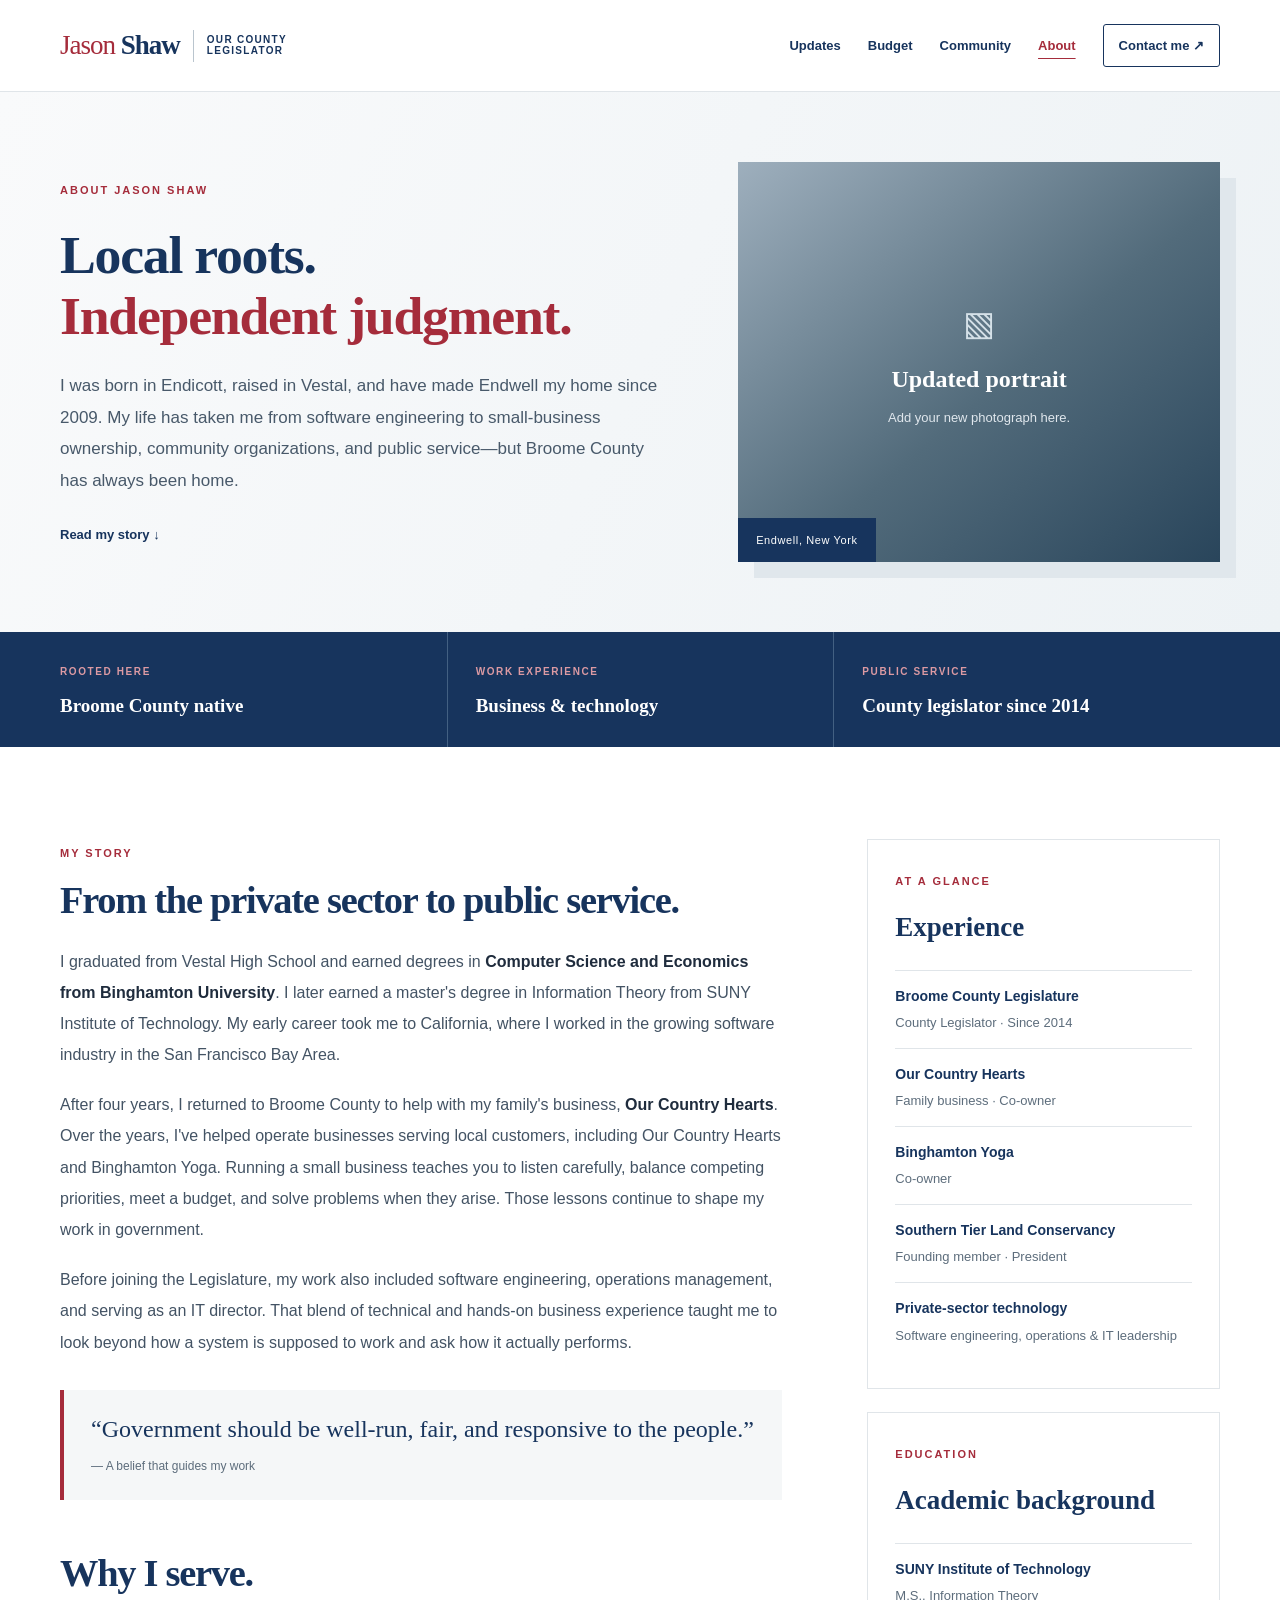
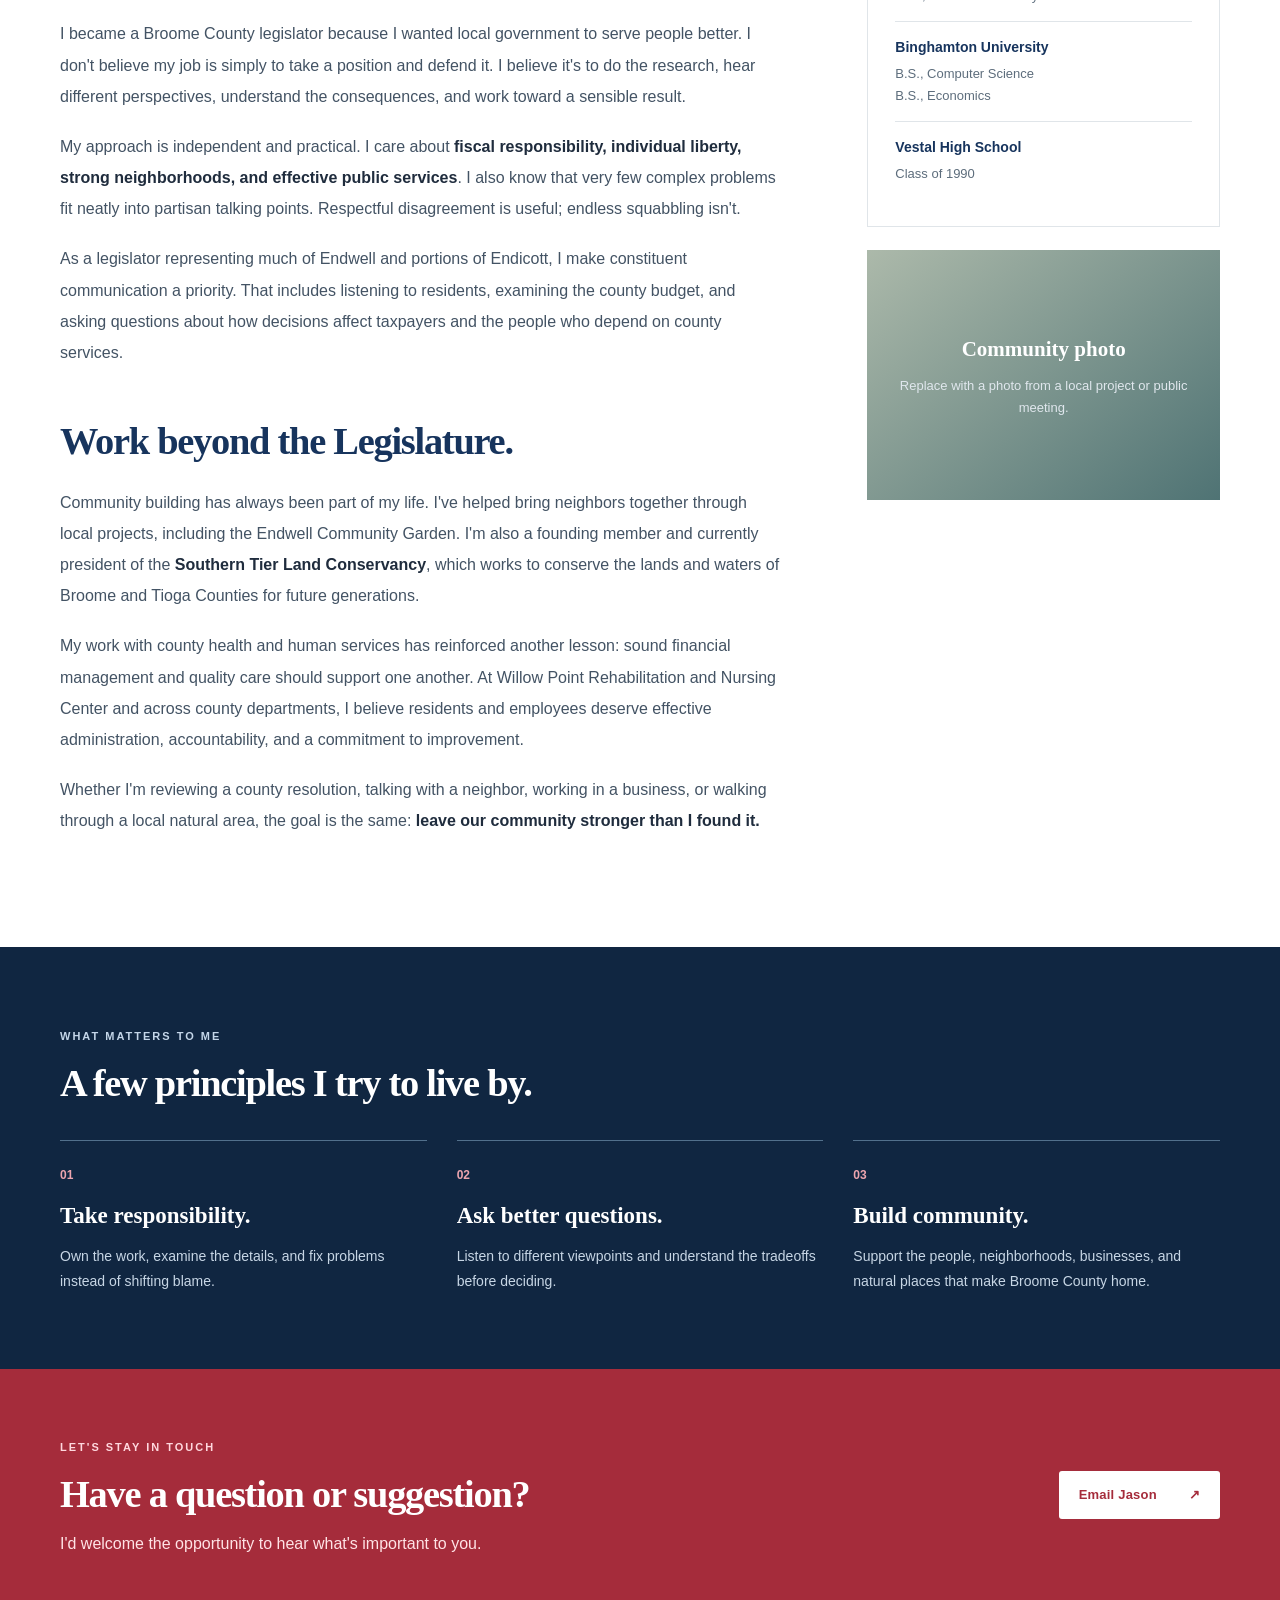
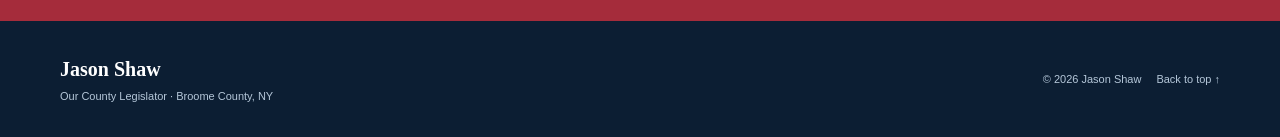
==== about.html @ 741fb682 "Added About.html" ====
<!doctype html>
<html lang="en">
<head>
  <meta charset="utf-8">
  <meta name="viewport" content="width=device-width, initial-scale=1">
  <meta name="description" content="Meet Jason Shaw: Broome County legislator, Endwell resident, small-business owner, and community conservation leader.">
  <meta name="theme-color" content="#17345d">
  <title>About Jason Shaw | Our County Legislator</title>
  <link rel="stylesheet" href="style.css">
  <script src="script.js" defer></script>
</head>
<body>
  <a class="skip-link" href="#main">Skip to content</a>
  <header class="site-header" id="top">
    <div class="container header-inner">
      <a class="brand" href="index.html" aria-label="Our County Legislator, home">
        <span class="brand-name">Jason <strong>Shaw</strong></span><span class="brand-divider" aria-hidden="true"></span><span class="brand-label">OUR COUNTY<br>LEGISLATOR</span>
      </a>
      <button class="menu-toggle" type="button" aria-controls="primary-navigation" aria-expanded="false" aria-label="Open navigation"><span></span><span></span><span></span></button>
      <nav class="primary-navigation" id="primary-navigation" aria-label="Main navigation">
        <a href="index.html#updates">Updates</a><a href="index.html#budget">Budget</a><a href="index.html#community">Community</a><a href="about.html" aria-current="page">About</a><a class="nav-contact" href="index.html#contact">Contact me <span aria-hidden="true">↗</span></a>
      </nav>
    </div>
  </header>
  <main id="main">
    <section class="bio-hero">
      <div class="container bio-hero-grid">
        <div>
          <span class="eyebrow eyebrow-dark">ABOUT JASON SHAW</span>
          <h1>Local roots.<br><em>Independent judgment.</em></h1>
          <p class="bio-lead">I was born in Endicott, raised in Vestal, and have made Endwell my home since 2009. My life has taken me from software engineering to small-business ownership, community organizations, and public service—but Broome County has always been home.</p>
          <a class="text-link" href="#my-story">Read my story <span aria-hidden="true">↓</span></a>
        </div>
        <div class="bio-hero-photo" role="img" aria-label="Placeholder for an updated portrait of Jason Shaw"><div class="photo-placeholder"><span class="photo-placeholder-icon" aria-hidden="true">▧</span><strong>Updated portrait</strong><span>Add your new photograph here.</span></div><span class="photo-tag">Endwell, New York</span></div>
      </div>
    </section>
    <section class="bio-intro-strip" aria-label="Background at a glance"><div class="container bio-facts"><div><span class="mini-label">ROOTED HERE</span><strong>Broome County native</strong></div><div><span class="mini-label">WORK EXPERIENCE</span><strong>Business &amp; technology</strong></div><div><span class="mini-label">PUBLIC SERVICE</span><strong>County legislator since 2014</strong></div></div></section>
    <section class="section" id="my-story"><div class="container bio-layout">
      <div class="bio-main">
        <span class="eyebrow eyebrow-dark">MY STORY</span><h2>From the private sector to public service.</h2>
        <p>I graduated from Vestal High School and earned degrees in <strong>Computer Science and Economics from Binghamton University</strong>. I later earned a master's degree in Information Theory from SUNY Institute of Technology. My early career took me to California, where I worked in the growing software industry in the San Francisco Bay Area.</p>
        <p>After four years, I returned to Broome County to help with my family's business, <strong>Our Country Hearts</strong>. Over the years, I've helped operate businesses serving local customers, including Our Country Hearts and Binghamton Yoga. Running a small business teaches you to listen carefully, balance competing priorities, meet a budget, and solve problems when they arise. Those lessons continue to shape my work in government.</p>
        <p>Before joining the Legislature, my work also included software engineering, operations management, and serving as an IT director. That blend of technical and hands-on business experience taught me to look beyond how a system is supposed to work and ask how it actually performs.</p>
        <div class="bio-quote"><p>“Government should be well-run, fair, and responsive to the people.”</p><span>— A belief that guides my work</span></div>
        <h2>Why I serve.</h2>
        <p>I became a Broome County legislator because I wanted local government to serve people better. I don't believe my job is simply to take a position and defend it. I believe it's to do the research, hear different perspectives, understand the consequences, and work toward a sensible result.</p>
        <p>My approach is independent and practical. I care about <strong>fiscal responsibility, individual liberty, strong neighborhoods, and effective public services</strong>. I also know that very few complex problems fit neatly into partisan talking points. Respectful disagreement is useful; endless squabbling isn't.</p>
        <p>As a legislator representing much of Endwell and portions of Endicott, I make constituent communication a priority. That includes listening to residents, examining the county budget, and asking questions about how decisions affect taxpayers and the people who depend on county services.</p>
        <h2>Work beyond the Legislature.</h2>
        <p>Community building has always been part of my life. I've helped bring neighbors together through local projects, including the Endwell Community Garden. I'm also a founding member and currently president of the <strong>Southern Tier Land Conservancy</strong>, which works to conserve the lands and waters of Broome and Tioga Counties for future generations.</p>
        <p>My work with county health and human services has reinforced another lesson: sound financial management and quality care should support one another. At Willow Point Rehabilitation and Nursing Center and across county departments, I believe residents and employees deserve effective administration, accountability, and a commitment to improvement.</p>
        <p>Whether I'm reviewing a county resolution, talking with a neighbor, working in a business, or walking through a local natural area, the goal is the same: <strong>leave our community stronger than I found it.</strong></p>
      </div>
      <aside class="bio-sidebar" aria-label="Experience and education">
        <div class="bio-side-card"><span class="eyebrow eyebrow-dark">AT A GLANCE</span><h3>Experience</h3>
          <dl class="bio-list"><div><dt>Broome County Legislature</dt><dd>County Legislator · Since 2014</dd></div><div><dt>Our Country Hearts</dt><dd>Family business · Co-owner</dd></div><div><dt>Binghamton Yoga</dt><dd>Co-owner</dd></div><div><dt>Southern Tier Land Conservancy</dt><dd>Founding member · President</dd></div><div><dt>Private-sector technology</dt><dd>Software engineering, operations &amp; IT leadership</dd></div></dl>
        </div>
        <div class="bio-side-card"><span class="eyebrow eyebrow-dark">EDUCATION</span><h3>Academic background</h3><dl class="bio-list"><div><dt>SUNY Institute of Technology</dt><dd>M.S., Information Theory</dd></div><div><dt>Binghamton University</dt><dd>B.S., Computer Science<br>B.S., Economics</dd></div><div><dt>Vestal High School</dt><dd>Class of 1990</dd></div></dl></div>
        <div class="bio-side-photo"><div class="photo-placeholder"><strong>Community photo</strong><span>Replace with a photo from a local project or public meeting.</span></div></div>
      </aside>
    </div></section>
    <section class="bio-principles"><div class="container"><span class="eyebrow">WHAT MATTERS TO ME</span><h2>A few principles I try to live by.</h2><div class="bio-principles-grid"><div><span>01</span><h3>Take responsibility.</h3><p>Own the work, examine the details, and fix problems instead of shifting blame.</p></div><div><span>02</span><h3>Ask better questions.</h3><p>Listen to different viewpoints and understand the tradeoffs before deciding.</p></div><div><span>03</span><h3>Build community.</h3><p>Support the people, neighborhoods, businesses, and natural places that make Broome County home.</p></div></div></div></section>
    <section class="contact-section" id="contact"><div class="container contact-inner"><div><span class="eyebrow">LET'S STAY IN TOUCH</span><h2>Have a question or suggestion?</h2><p>I'd welcome the opportunity to hear what's important to you.</p></div><a class="button button-light" href="mailto:OurCountyLegislator@gmail.com?subject=Message%20from%20OurCountyLegislator.com">Email Jason <span aria-hidden="true">↗</span></a></div></section>
  </main>
  <footer class="site-footer"><div class="container footer-inner"><div><strong>Jason Shaw</strong><span>Our County Legislator · Broome County, NY</span></div><div><span>© <span id="current-year">2026</span> Jason Shaw</span><a href="#top">Back to top ↑</a></div></div></footer>
</body>
</html>
---- style.css ----
:root{--navy:#17345d;--navy-deep:#102641;--ink:#1f2c3d;--red:#a52c3b;--red-dark:#882231;--muted:#5d6d7c;--line:#e0e5e9;--offwhite:#f5f7f8;--white:#fff;--max:1160px}
*{box-sizing:border-box}html{scroll-behavior:smooth;scroll-padding-top:100px}body{margin:0;background:var(--white);color:var(--ink);font-family:Arial,Helvetica,sans-serif;line-height:1.65;-webkit-font-smoothing:antialiased}a{color:inherit}button{font:inherit}.container{width:min(var(--max),calc(100% - 52px));margin-inline:auto}.skip-link{position:absolute;left:16px;top:-80px;background:var(--white);z-index:20;padding:12px}.skip-link:focus{top:12px}a:focus-visible,button:focus-visible{outline:3px solid #e5a14b;outline-offset:4px}.site-header{background:#fff;position:sticky;top:0;z-index:10;border-bottom:1px solid var(--line)}.header-inner{min-height:91px;display:flex;align-items:center;justify-content:space-between;gap:25px}.brand{display:inline-flex;align-items:center;text-decoration:none;gap:13px;line-height:1.02;white-space:nowrap}.brand-name{font-family:Georgia,'Times New Roman',serif;font-size:27px;color:var(--red);letter-spacing:-1px}.brand-name strong{color:var(--navy);font-weight:700}.brand-divider{height:32px;width:1px;background:#bac5ce}.brand-label{color:var(--navy);font-size:10px;font-weight:800;letter-spacing:1.3px}.primary-navigation{display:flex;align-items:center;gap:27px}.primary-navigation a{text-decoration:none;font-size:13px;font-weight:700;color:var(--navy)}.primary-navigation a:hover,.inline-link:hover,.text-link:hover{color:var(--red)}.primary-navigation .nav-contact{border:1px solid var(--navy);border-radius:3px;padding:10px 15px}.primary-navigation .nav-contact:hover{background:var(--navy);color:#fff}.menu-toggle{display:none}
.hero{background:linear-gradient(115deg,#f9fafb 0%,#f0f4f6 100%);overflow:hidden}.hero-grid{display:grid;grid-template-columns:1.02fr .98fr;gap:64px;align-items:center;padding-block:72px}.hero-copy{padding-block:18px}.eyebrow{color:#c4d6e9;font-size:11px;font-weight:800;letter-spacing:2px;display:inline-flex;align-items:center;gap:11px}.eyebrow-dark{color:var(--red)}.eyebrow-line{width:28px;height:2px;background:var(--red)}.hero .eyebrow{color:var(--navy)}h1,h2,h3,p{margin-top:0}h1,h2{font-family:Georgia,'Times New Roman',serif;letter-spacing:-1.25px;line-height:1.13}h1{font-size:clamp(42px,4.35vw,67px);color:var(--navy);margin:22px 0 24px}h1 em{color:var(--red);font-style:normal}.hero-copy>p{font-size:17px;color:#48596a;line-height:1.8;max-width:550px}.hero-actions{display:flex;align-items:center;gap:27px;flex-wrap:wrap;margin-top:30px}.button{display:inline-flex;justify-content:space-between;align-items:center;gap:32px;text-decoration:none;padding:13px 20px;font-size:13px;font-weight:800;letter-spacing:.2px;border-radius:3px;transition:background .2s,color .2s}.button-red{background:var(--red);color:#fff}.button-red:hover{background:var(--red-dark)}.text-link{text-decoration:none;color:var(--navy);font-size:13px;font-weight:800}.hero-photo{height:445px;position:relative;min-width:0;background:linear-gradient(135deg,#9eafbd 0%,#556e7b 48%,#314d61 100%);border-radius:3px;box-shadow:18px 18px 0 #e0e7ec}.photo-placeholder{height:100%;display:flex;align-items:center;justify-content:center;flex-direction:column;color:#fff;text-align:center;padding:20px;gap:8px}.photo-placeholder-icon{font-size:34px;color:#d5e1e8}.photo-placeholder strong{font-family:Georgia,serif;font-size:24px}.photo-placeholder span:last-child{color:#e0e7ed;font-size:13px}.photo-tag{position:absolute;bottom:0;left:0;background:var(--navy);color:#fff;font-size:11px;letter-spacing:.6px;padding:13px 18px}
.quick-intro{background:var(--navy)}.quick-intro-grid{display:grid;grid-template-columns:repeat(3,1fr)}.quick-intro-grid>div{padding:29px 30px 29px 0}.quick-intro-grid>div+div{border-left:1px solid #436082;padding-left:36px}.quick-intro-grid strong{display:block;color:#fff;font-family:Georgia,serif;font-size:19px;margin-top:7px}.quick-intro-grid p{font-size:12px;color:#b9cbe0;margin:5px 0 0}.mini-label{font-size:10px;letter-spacing:1.6px;color:#dc9aa3;font-weight:800}
.section{padding:92px 0}.section-heading{display:flex;justify-content:space-between;align-items:end;gap:35px;margin-bottom:32px}.section-heading h2{font-size:clamp(33px,3.2vw,47px);color:var(--navy);margin:11px 0 0}.section-note{font-size:12px;color:var(--muted);padding-bottom:6px}.updates-grid{display:grid;grid-template-columns:1.06fr .94fr;gap:35px}.feature-story{background:var(--offwhite)}.story-art{min-height:265px;background:linear-gradient(135deg,#1f436f,#102641);color:#fff;display:flex;align-items:center;justify-content:space-between;padding:35px 45px}.story-art>span:first-child{font-family:Georgia,serif;font-size:34px;line-height:1.15;letter-spacing:-.5px}.story-art-mark{font-size:42px;color:#dd8d98;align-self:flex-start}.story-body{padding:30px 35px 34px}.content-type{display:block;color:var(--red);font-size:10px;font-weight:800;letter-spacing:1.4px;margin-bottom:9px}.story-body h3{font-family:Georgia,serif;font-size:27px;line-height:1.2;color:var(--navy);margin-bottom:12px}.story-body p,.small-story p,.project-copy p{color:var(--muted);font-size:14px;line-height:1.75}.muted-link{font-size:12px;font-weight:700;color:#6e7d8c}.side-stories{display:flex;flex-direction:column}.small-story{display:grid;grid-template-columns:45px 1fr;gap:18px;padding:8px 0 23px;border-bottom:1px solid var(--line)}.small-story+.small-story{padding-top:24px}.article-number{font-family:Georgia,serif;color:#c2ccd5;font-size:29px;line-height:1}.small-story h3{color:var(--navy);font-family:Georgia,serif;font-size:22px;line-height:1.3;margin-bottom:8px}.small-story p{margin-bottom:8px}.inline-link{font-size:12px;font-weight:800;text-decoration:none;color:var(--navy)}
.statement{background:var(--navy-deep);padding:75px 0;color:#fff}.statement-inner{max-width:820px;text-align:center}.statement h2{font-size:clamp(32px,3.3vw,49px);margin:20px 0}.statement p{font-size:16px;line-height:1.85;color:#cbdaea;margin-bottom:0}.community-section{background:#fbfcfd}.heading-description{max-width:360px;color:var(--muted);font-size:13px;margin-bottom:0}.projects-grid{display:grid;grid-template-columns:repeat(3,1fr);gap:23px}.project-card{background:#fff;border:1px solid var(--line)}.project-visual{height:178px;display:flex;justify-content:flex-end;align-items:flex-start;padding:20px;color:#fff;font-family:Georgia,serif;font-size:30px}.project-visual-one{background:linear-gradient(140deg,#afc4ab,#527c5c)}.project-visual-two{background:linear-gradient(140deg,#a6b6ae,#466e78)}.project-visual-three{background:linear-gradient(140deg,#a8b9c5,#516881)}.project-visual span{opacity:.75}.project-copy{padding:27px 25px}.project-copy h3{font-family:Georgia,serif;color:var(--navy);font-size:23px;line-height:1.25;margin-bottom:10px}.project-copy p{margin-bottom:0}
.about-section{padding:90px 0}.about-grid{display:grid;grid-template-columns:.82fr 1.18fr;align-items:center;gap:75px}.about-photo{height:405px;background:linear-gradient(125deg,#c7d0d7,#71869a);display:flex;justify-content:center;align-items:center;text-align:center;color:#fff;font-size:22px;font-family:Georgia,serif;letter-spacing:3px;line-height:1.5}.about-copy h2{font-size:clamp(32px,3vw,47px);color:var(--navy);margin:16px 0 21px}.about-copy p{font-size:15px;color:var(--muted);line-height:1.9}.button-outline{border:1px solid var(--navy);color:var(--navy);margin-top:13px}.button-outline:hover{background:var(--navy);color:#fff}.contact-section{background:var(--red);color:#fff;padding:64px 0}.contact-inner{display:flex;justify-content:space-between;align-items:center;gap:35px}.contact-section .eyebrow{color:#ffd8de}.contact-section h2{font-size:clamp(32px,3vw,44px);margin:14px 0}.contact-section p{max-width:650px;color:#ffe3e6;margin-bottom:0}.button-light{background:#fff;color:var(--red);white-space:nowrap}.button-light:hover{background:#f0e8e9}.site-footer{background:#0c1e33;color:#d5e2ef;padding:32px 0}.footer-inner,.footer-inner>div{display:flex;justify-content:space-between;align-items:center;gap:15px}.footer-inner>div:first-child{flex-direction:column;align-items:flex-start;gap:1px}.footer-inner strong{color:#fff;font-family:Georgia,serif;font-size:20px}.footer-inner span,.footer-inner a{font-size:11px;color:#b5c7d9}.footer-inner a{text-decoration:none}
@media(max-width:900px){.header-inner{min-height:75px}.menu-toggle{display:flex;width:42px;height:42px;border:1px solid var(--line);background:#fff;align-items:center;justify-content:center;flex-direction:column;gap:5px;cursor:pointer}.menu-toggle span{width:19px;height:2px;background:var(--navy)}.primary-navigation{display:none;position:absolute;left:0;right:0;top:100%;background:#fff;box-shadow:0 12px 18px #122c4820;padding:13px 26px 23px;align-items:stretch;flex-direction:column;gap:0}.primary-navigation.is-open{display:flex}.primary-navigation a{padding:12px;border-bottom:1px solid var(--line)}.primary-navigation .nav-contact{margin-top:10px;text-align:center}.hero-grid{gap:35px;grid-template-columns:1fr 1fr}.hero-photo{height:350px}.updates-grid{gap:24px}.about-grid{gap:35px}}
@media(max-width:650px){.container{width:min(var(--max),calc(100% - 36px))}.brand-name{font-size:23px}.brand-label{font-size:9px}.hero-grid{grid-template-columns:1fr;padding-block:48px;gap:34px}.hero-photo{height:310px;box-shadow:10px 10px 0 #e0e7ec}.hero-copy{padding:0}.hero-copy>p{font-size:15px}.quick-intro-grid,.updates-grid,.projects-grid,.about-grid{grid-template-columns:1fr}.quick-intro-grid>div{padding:18px 0}.quick-intro-grid>div+div{border-left:0;border-top:1px solid #436082;padding-left:0}.section{padding:64px 0}.section-heading{display:block}.section-note{display:block;margin-top:10px}.heading-description{margin-top:16px}.story-art{min-height:215px}.story-art>span:first-child{font-size:27px}.story-body{padding:25px}.small-story{grid-template-columns:36px 1fr}.statement{padding:60px 0}.project-visual{height:150px}.about-section{padding:65px 0}.about-photo{height:310px}.contact-inner,.footer-inner{flex-direction:column;align-items:flex-start}.contact-inner .button{align-self:flex-start}.footer-inner>div:last-child{flex-wrap:wrap}}
@media(prefers-reduced-motion:reduce){html{scroll-behavior:auto}*{transition:none!important}}

/* About page — uses the shared Modern Civic visual language */
.bio-hero{background:linear-gradient(115deg,#f9fafb,#edf2f5)}
.bio-hero-grid{display:grid;grid-template-columns:1.12fr .88fr;gap:65px;align-items:center;padding-block:70px}
.bio-hero h1{font-size:clamp(43px,4.2vw,64px)}.bio-hero h1 em{color:var(--red);font-style:normal}
.bio-lead{font-size:17px;line-height:1.85;color:#48596a;max-width:650px;margin-bottom:25px}
.bio-hero-photo{height:400px;background:linear-gradient(140deg,#9eafbd,#526b7b 55%,#29455b);position:relative;box-shadow:16px 16px 0 #e0e7ec}
.bio-intro-strip{background:var(--navy)}.bio-facts{display:grid;grid-template-columns:repeat(3,1fr)}.bio-facts>div{padding:25px 24px 25px 0}.bio-facts>div+div{padding-left:28px;border-left:1px solid #436082}.bio-facts strong{display:block;color:#fff;font-family:Georgia,serif;font-size:19px;margin-top:7px}
.bio-layout{display:grid;grid-template-columns:minmax(0,1.7fr) minmax(280px,0.83fr);align-items:start;gap:85px}.bio-main h2{font-size:clamp(30px,3vw,42px);color:var(--navy);margin:14px 0 23px}.bio-main h2:not(:first-of-type){margin-top:52px}.bio-main p{font-size:16px;line-height:1.95;color:#435364;margin-bottom:19px}.bio-main strong{color:var(--ink)}
.bio-quote{border-left:4px solid var(--red);background:var(--offwhite);padding:22px 27px;margin:32px 0}.bio-quote p{font-family:Georgia,serif;color:var(--navy);font-size:24px;line-height:1.45;margin:0 0 5px}.bio-quote span{font-size:12px;color:var(--muted)}
.bio-sidebar{display:flex;flex-direction:column;gap:23px}.bio-side-card{border:1px solid var(--line);padding:27px;background:#fff}.bio-side-card h3{font-family:Georgia,serif;color:var(--navy);font-size:27px;margin:12px 0 20px}.bio-list{margin:0}.bio-list>div{padding:14px 0;border-top:1px solid var(--line)}.bio-list dt{font-weight:800;color:var(--navy);font-size:14px}.bio-list dd{margin:4px 0 0;font-size:13px;line-height:1.7;color:var(--muted)}.bio-side-photo{height:250px;background:linear-gradient(140deg,#acb9aa,#4f7374)}.bio-side-photo .photo-placeholder{padding:30px}.bio-side-photo .photo-placeholder strong{font-size:21px}
.bio-principles{background:var(--navy-deep);padding:75px 0;color:#fff}.bio-principles h2{font-size:clamp(31px,3vw,45px);margin:13px 0 35px}.bio-principles-grid{display:grid;grid-template-columns:repeat(3,1fr);gap:30px}.bio-principles-grid>div{border-top:1px solid #52708c;padding-top:20px}.bio-principles-grid span{font-size:12px;color:#eda5af;font-weight:800}.bio-principles-grid h3{font-family:Georgia,serif;font-size:23px;margin:9px 0}.bio-principles-grid p{color:#c7d6e5;font-size:14px;line-height:1.8;margin:0}
.primary-navigation a[aria-current="page"]{color:var(--red);text-decoration:underline;text-underline-offset:8px}
@media(max-width:900px){.bio-hero-grid{gap:35px;grid-template-columns:1fr 1fr}.bio-hero-photo{height:330px}.bio-layout{gap:35px}}
@media(max-width:650px){.bio-hero-grid,.bio-layout,.bio-principles-grid,.bio-facts{grid-template-columns:1fr}.bio-hero-grid{padding-block:47px}.bio-hero-photo{height:300px;box-shadow:10px 10px 0 #e0e7ec}.bio-facts>div{padding:15px 0}.bio-facts>div+div{padding-left:0;border-left:none;border-top:1px solid #436082}.bio-layout{gap:45px}.bio-main p{font-size:15px}.bio-principles{padding:55px 0}}
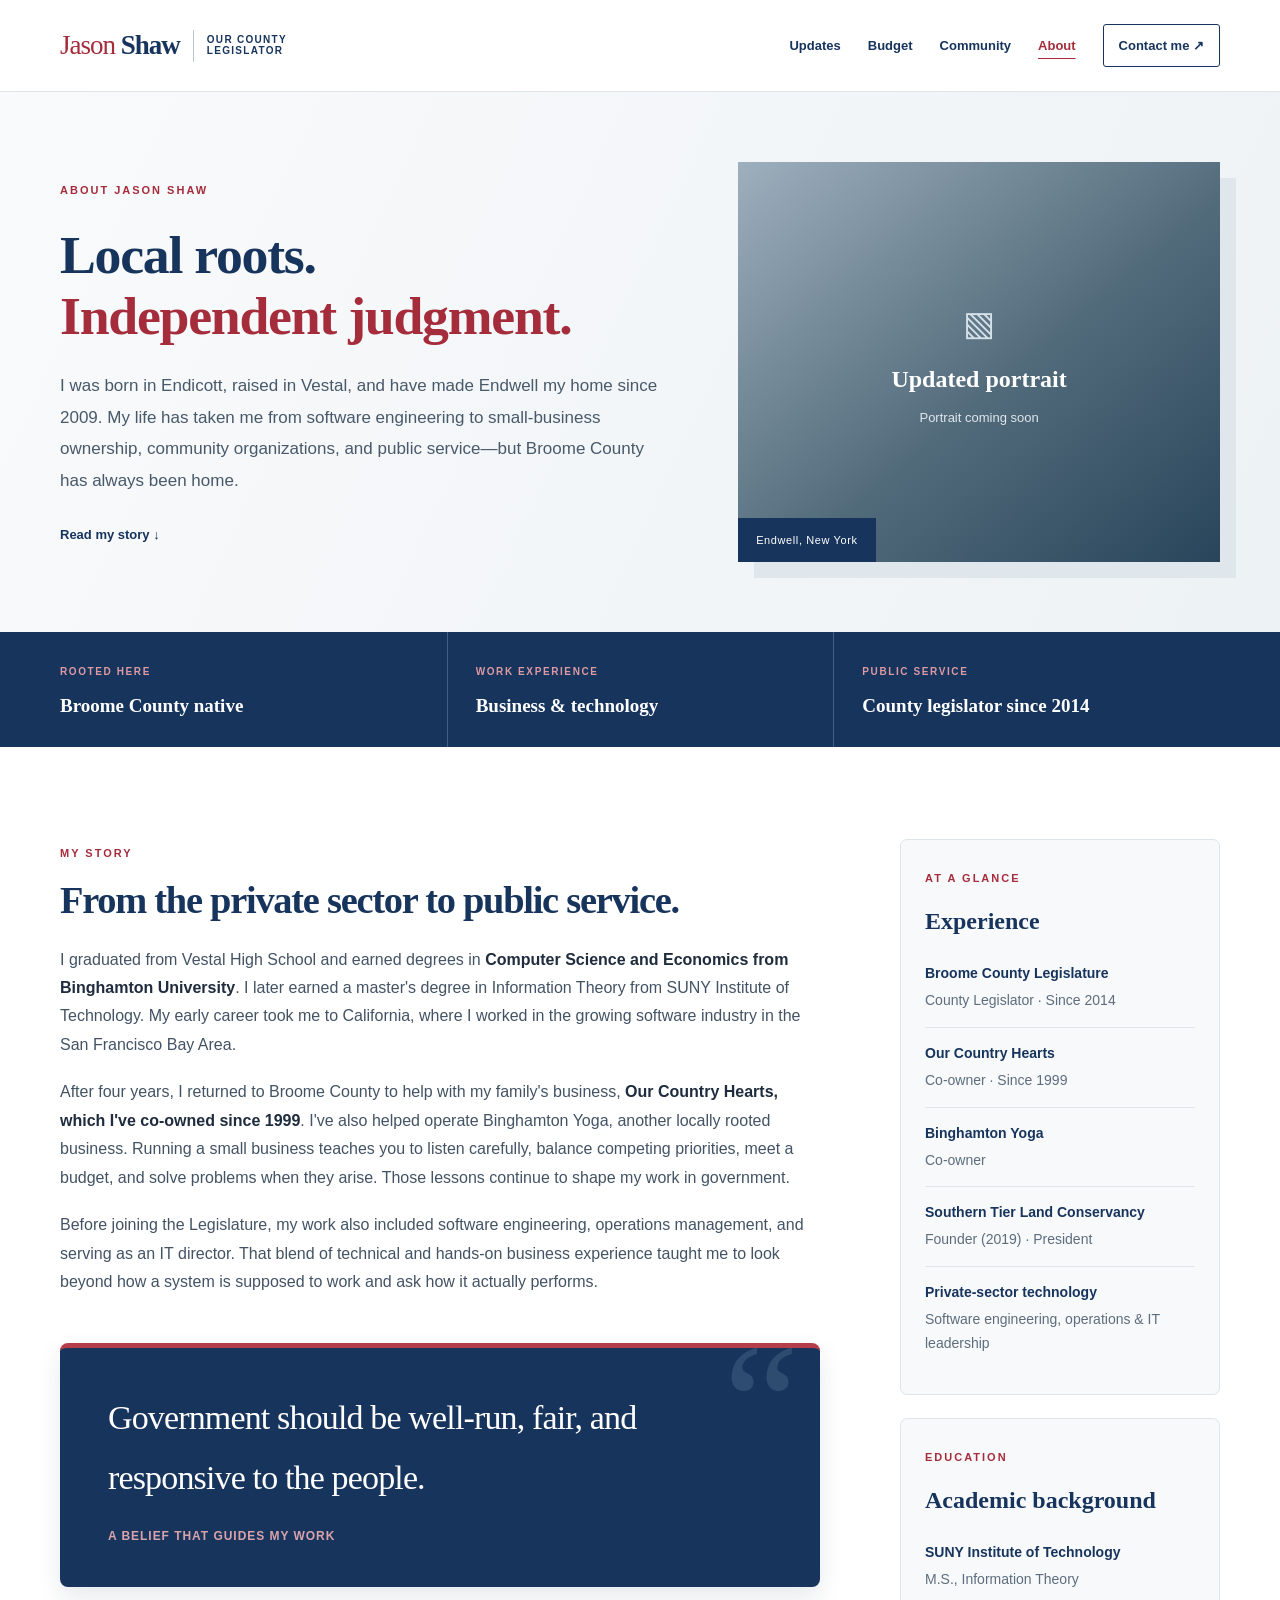
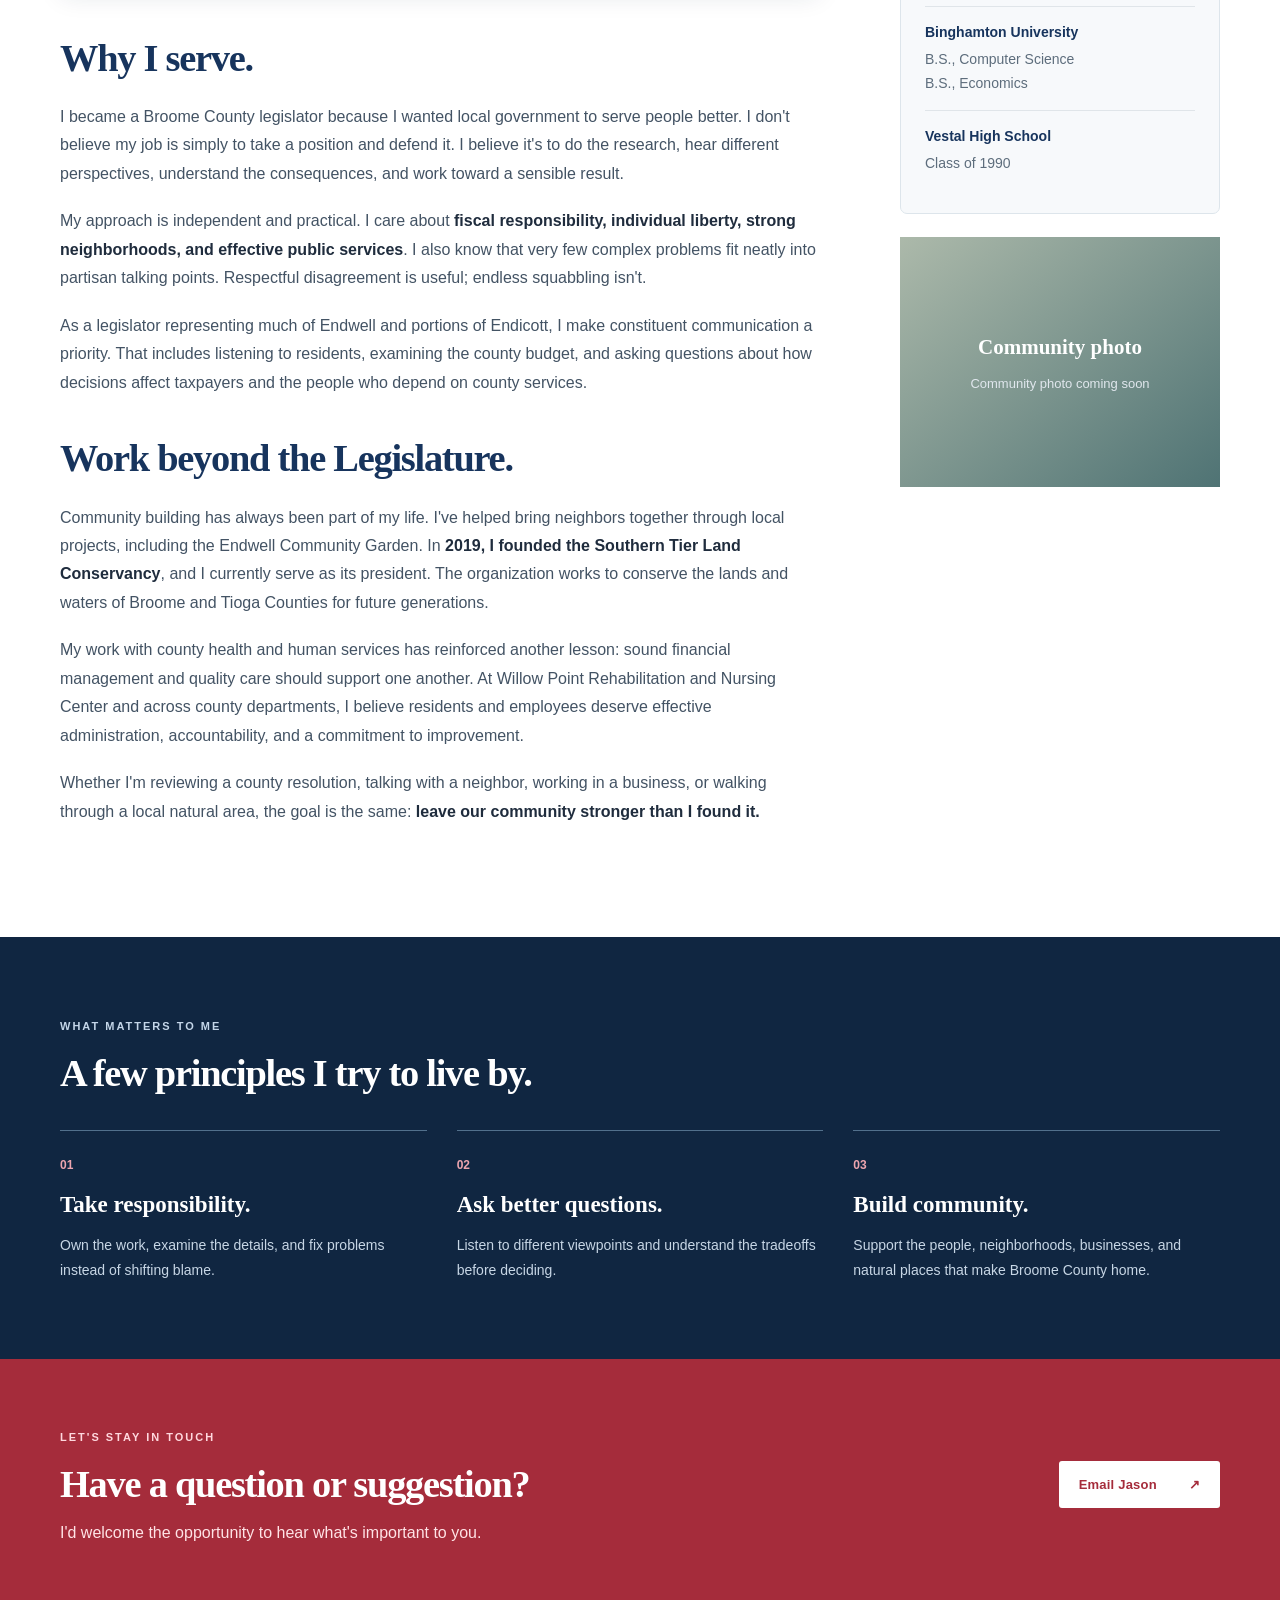
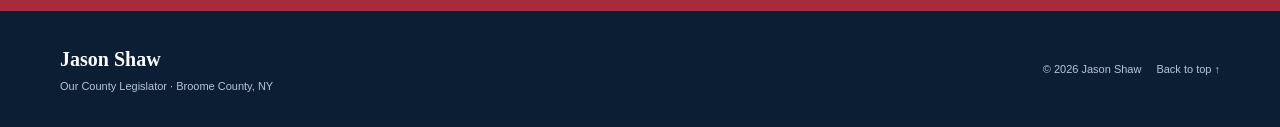
==== commit c83bbdf2: "Updated About.html" ====
--- a/about.html
+++ b/about.html
@@ -31,7 +31,7 @@
           <p class="bio-lead">I was born in Endicott, raised in Vestal, and have made Endwell my home since 2009. My life has taken me from software engineering to small-business ownership, community organizations, and public service—but Broome County has always been home.</p>
           <a class="text-link" href="#my-story">Read my story <span aria-hidden="true">↓</span></a>
         </div>
-        <div class="bio-hero-photo" role="img" aria-label="Placeholder for an updated portrait of Jason Shaw"><div class="photo-placeholder"><span class="photo-placeholder-icon" aria-hidden="true">▧</span><strong>Updated portrait</strong><span>Add your new photograph here.</span></div><span class="photo-tag">Endwell, New York</span></div>
+        <div class="bio-hero-photo" role="img" aria-label="Placeholder for an updated portrait of Jason Shaw"><div class="photo-placeholder"><span class="photo-placeholder-icon" aria-hidden="true">▧</span><strong>Updated portrait</strong><span>Portrait coming soon</span></div><span class="photo-tag">Endwell, New York</span></div>
       </div>
     </section>
     <section class="bio-intro-strip" aria-label="Background at a glance"><div class="container bio-facts"><div><span class="mini-label">ROOTED HERE</span><strong>Broome County native</strong></div><div><span class="mini-label">WORK EXPERIENCE</span><strong>Business &amp; technology</strong></div><div><span class="mini-label">PUBLIC SERVICE</span><strong>County legislator since 2014</strong></div></div></section>
@@ -39,24 +39,24 @@
       <div class="bio-main">
         <span class="eyebrow eyebrow-dark">MY STORY</span><h2>From the private sector to public service.</h2>
         <p>I graduated from Vestal High School and earned degrees in <strong>Computer Science and Economics from Binghamton University</strong>. I later earned a master's degree in Information Theory from SUNY Institute of Technology. My early career took me to California, where I worked in the growing software industry in the San Francisco Bay Area.</p>
-        <p>After four years, I returned to Broome County to help with my family's business, <strong>Our Country Hearts</strong>. Over the years, I've helped operate businesses serving local customers, including Our Country Hearts and Binghamton Yoga. Running a small business teaches you to listen carefully, balance competing priorities, meet a budget, and solve problems when they arise. Those lessons continue to shape my work in government.</p>
+        <p>After four years, I returned to Broome County to help with my family's business, <strong>Our Country Hearts, which I've co-owned since 1999</strong>. I've also helped operate Binghamton Yoga, another locally rooted business. Running a small business teaches you to listen carefully, balance competing priorities, meet a budget, and solve problems when they arise. Those lessons continue to shape my work in government.</p>
         <p>Before joining the Legislature, my work also included software engineering, operations management, and serving as an IT director. That blend of technical and hands-on business experience taught me to look beyond how a system is supposed to work and ask how it actually performs.</p>
-        <div class="bio-quote"><p>“Government should be well-run, fair, and responsive to the people.”</p><span>— A belief that guides my work</span></div>
+        <blockquote class="bio-quote"><span class="quote-mark" aria-hidden="true">“</span><p>Government should be well-run, fair, and responsive to the people.</p><footer>A belief that guides my work</footer></blockquote>
         <h2>Why I serve.</h2>
         <p>I became a Broome County legislator because I wanted local government to serve people better. I don't believe my job is simply to take a position and defend it. I believe it's to do the research, hear different perspectives, understand the consequences, and work toward a sensible result.</p>
         <p>My approach is independent and practical. I care about <strong>fiscal responsibility, individual liberty, strong neighborhoods, and effective public services</strong>. I also know that very few complex problems fit neatly into partisan talking points. Respectful disagreement is useful; endless squabbling isn't.</p>
         <p>As a legislator representing much of Endwell and portions of Endicott, I make constituent communication a priority. That includes listening to residents, examining the county budget, and asking questions about how decisions affect taxpayers and the people who depend on county services.</p>
         <h2>Work beyond the Legislature.</h2>
-        <p>Community building has always been part of my life. I've helped bring neighbors together through local projects, including the Endwell Community Garden. I'm also a founding member and currently president of the <strong>Southern Tier Land Conservancy</strong>, which works to conserve the lands and waters of Broome and Tioga Counties for future generations.</p>
+        <p>Community building has always been part of my life. I've helped bring neighbors together through local projects, including the Endwell Community Garden. In <strong>2019, I founded the Southern Tier Land Conservancy</strong>, and I currently serve as its president. The organization works to conserve the lands and waters of Broome and Tioga Counties for future generations.</p>
         <p>My work with county health and human services has reinforced another lesson: sound financial management and quality care should support one another. At Willow Point Rehabilitation and Nursing Center and across county departments, I believe residents and employees deserve effective administration, accountability, and a commitment to improvement.</p>
         <p>Whether I'm reviewing a county resolution, talking with a neighbor, working in a business, or walking through a local natural area, the goal is the same: <strong>leave our community stronger than I found it.</strong></p>
       </div>
       <aside class="bio-sidebar" aria-label="Experience and education">
         <div class="bio-side-card"><span class="eyebrow eyebrow-dark">AT A GLANCE</span><h3>Experience</h3>
-          <dl class="bio-list"><div><dt>Broome County Legislature</dt><dd>County Legislator · Since 2014</dd></div><div><dt>Our Country Hearts</dt><dd>Family business · Co-owner</dd></div><div><dt>Binghamton Yoga</dt><dd>Co-owner</dd></div><div><dt>Southern Tier Land Conservancy</dt><dd>Founding member · President</dd></div><div><dt>Private-sector technology</dt><dd>Software engineering, operations &amp; IT leadership</dd></div></dl>
+          <dl class="bio-list"><div><dt>Broome County Legislature</dt><dd>County Legislator · Since 2014</dd></div><div><dt>Our Country Hearts</dt><dd>Co-owner · Since 1999</dd></div><div><dt>Binghamton Yoga</dt><dd>Co-owner</dd></div><div><dt>Southern Tier Land Conservancy</dt><dd>Founder (2019) · President</dd></div><div><dt>Private-sector technology</dt><dd>Software engineering, operations &amp; IT leadership</dd></div></dl>
         </div>
         <div class="bio-side-card"><span class="eyebrow eyebrow-dark">EDUCATION</span><h3>Academic background</h3><dl class="bio-list"><div><dt>SUNY Institute of Technology</dt><dd>M.S., Information Theory</dd></div><div><dt>Binghamton University</dt><dd>B.S., Computer Science<br>B.S., Economics</dd></div><div><dt>Vestal High School</dt><dd>Class of 1990</dd></div></dl></div>
-        <div class="bio-side-photo"><div class="photo-placeholder"><strong>Community photo</strong><span>Replace with a photo from a local project or public meeting.</span></div></div>
+        <div class="bio-side-photo"><div class="photo-placeholder"><strong>Community photo</strong><span>Community photo coming soon</span></div></div>
       </aside>
     </div></section>
     <section class="bio-principles"><div class="container"><span class="eyebrow">WHAT MATTERS TO ME</span><h2>A few principles I try to live by.</h2><div class="bio-principles-grid"><div><span>01</span><h3>Take responsibility.</h3><p>Own the work, examine the details, and fix problems instead of shifting blame.</p></div><div><span>02</span><h3>Ask better questions.</h3><p>Listen to different viewpoints and understand the tradeoffs before deciding.</p></div><div><span>03</span><h3>Build community.</h3><p>Support the people, neighborhoods, businesses, and natural places that make Broome County home.</p></div></div></div></section>
--- a/style.css
+++ b/style.css
@@ -23,3 +23,61 @@
 .primary-navigation a[aria-current="page"]{color:var(--red);text-decoration:underline;text-underline-offset:8px}
 @media(max-width:900px){.bio-hero-grid{gap:35px;grid-template-columns:1fr 1fr}.bio-hero-photo{height:330px}.bio-layout{gap:35px}}
 @media(max-width:650px){.bio-hero-grid,.bio-layout,.bio-principles-grid,.bio-facts{grid-template-columns:1fr}.bio-hero-grid{padding-block:47px}.bio-hero-photo{height:300px;box-shadow:10px 10px 0 #e0e7ec}.bio-facts>div{padding:15px 0}.bio-facts>div+div{padding-left:0;border-left:none;border-top:1px solid #436082}.bio-layout{gap:45px}.bio-main p{font-size:15px}.bio-principles{padding:55px 0}}
+
+
+/* About page v2: desktop editorial sidebar, accessible quote, and phone-first adjustments */
+.bio-layout {grid-template-columns:minmax(0, 1fr) minmax(280px, 320px);gap:clamp(28px,4vw,62px)}
+.bio-main,.bio-sidebar {min-width:0}
+.bio-main {max-width:760px}
+.bio-sidebar {align-self:start;position:sticky;top:112px}
+.bio-side-card {background:#f7f9fb;border:1px solid #dde5eb;border-radius:7px;padding:24px}
+.bio-side-card h3 {font-size:24px}
+.bio-side-card .eyebrow {font-size:11px}
+.bio-list>div:first-child {border-top:0;padding-top:0}
+.bio-list dd {font-size:14px}
+.bio-quote {position:relative;overflow:hidden;isolation:isolate;border:0;border-top:5px solid #b53e4b;background:#17345d;color:#fff;border-radius:8px;padding:40px clamp(24px,4vw,48px);margin:46px 0 50px;box-shadow:0 10px 24px rgba(16,38,65,.10)}
+.bio-quote .quote-mark {position:absolute;right:21px;top:-30px;color:#7590ac;opacity:.25;font:170px/1 Georgia,serif;z-index:-1}
+.bio-quote p {font:normal clamp(25px,2.7vw,34px)/1.38 Georgia,serif;color:#fff;margin:0 0 18px;letter-spacing:-.025em}
+.bio-quote footer {font-size:12px;letter-spacing:.08em;font-weight:700;text-transform:uppercase;color:#d9a3ab}
+.bio-main p {line-height:1.78}
+.bio-main h2:not(:first-of-type) {margin-top:40px}
+@media(max-width:900px) {
+  .bio-layout {grid-template-columns:minmax(0, 1fr) 260px;gap:25px}
+  .bio-sidebar {top:92px}
+  .bio-side-card {padding:20px}
+}
+@media(max-width:740px) {
+  .bio-hero-grid {grid-template-columns:1fr;gap:30px;padding-block:40px}
+  .bio-hero h1 {font-size:clamp(37px,9.2vw,52px);line-height:1.08}
+  .bio-lead {font-size:16px;line-height:1.7}
+  .bio-hero-photo {height:245px;box-shadow:8px 8px 0 #e0e7ec}
+  .bio-layout {display:flex;flex-direction:column;gap:32px}
+  .bio-sidebar {order:-1;position:static;width:100%;display:grid;grid-template-columns:1fr 1fr;gap:12px}
+  .bio-side-photo {display:none}
+  .bio-side-card {padding:20px}
+  .bio-main {max-width:none}
+  .bio-main h2 {font-size:clamp(28px,7vw,38px);line-height:1.18}
+  .bio-main p {font-size:16px;line-height:1.73}
+  .bio-quote {margin:34px 0 44px;padding:30px 24px}
+  .bio-quote p {font-size:clamp(25px,6vw,32px)}
+  .bio-intro-strip {display:none}
+}
+@media(max-width:520px) {
+  .bio-sidebar {grid-template-columns:1fr;gap:12px}
+  .bio-side-card h3 {margin:6px 0 12px}
+  .bio-list {display:grid;grid-template-columns:1fr 1fr;gap:0 15px}
+  .bio-list>div {padding:12px 0;min-width:0}
+  .bio-side-card:nth-child(2) .bio-list {grid-template-columns:1fr}
+  .bio-main h2:not(:first-of-type) {margin-top:36px}
+  .bio-principles-grid {gap:22px}
+  .bio-hero-photo {height:205px}
+}
+@media print {
+  .bio-layout {display:grid!important;grid-template-columns:minmax(0,1fr) 230px!important;gap:24px!important}
+  .bio-sidebar {position:static!important;display:block!important;order:0!important}
+  .bio-side-photo {display:none}
+  .bio-quote {background:#e9eef4!important;color:#17345d!important;border:2px solid #17345d;box-shadow:none}
+  .bio-quote p {color:#17345d!important}
+  .bio-quote footer {color:#823341!important}
+  .bio-quote,.bio-side-card {break-inside:avoid}
+}
